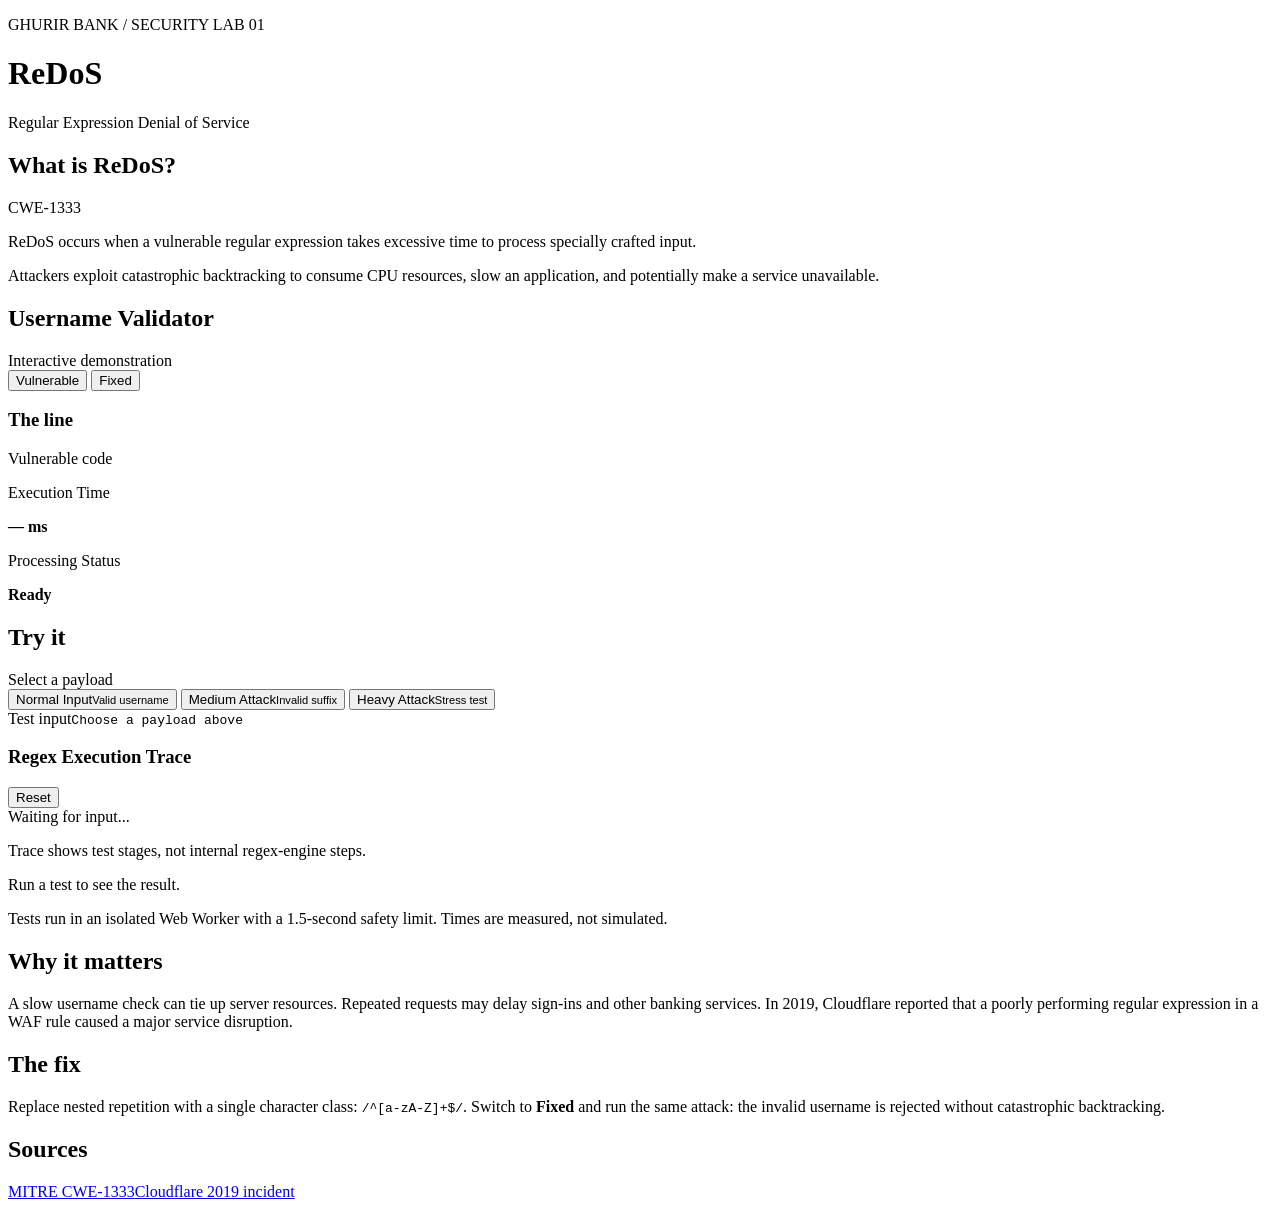
==== indexRedos.html @ 1b54ee1f "Add files via upload" ====
<!doctype html>
<html lang="en">
<head>
  <meta charset="UTF-8">
  <meta name="viewport" content="width=device-width, initial-scale=1">
  <meta name="description" content="Ghurir Bank ReDoS security lab">
  <title>ReDoS Lab | Ghurir Bank</title>
  <link rel="stylesheet" href="style.css">
  <script src="script.js" defer></script>
</head>
<body>
  <main class="lab">
    <header class="lab-header">
      <p class="eyebrow">GHURIR BANK / SECURITY LAB 01</p>
      <h1>ReDoS</h1>
      <p class="subtitle">Regular Expression Denial of Service</p>
    </header>

    <section class="intro panel" aria-labelledby="intro-title">
      <div class="section-heading"><h2 id="intro-title">What is ReDoS?</h2><span class="tag">CWE-1333</span></div>
      <p>ReDoS occurs when a vulnerable regular expression takes excessive time to process specially crafted input.</p>
      <p>Attackers exploit catastrophic backtracking to consume CPU resources, slow an application, and potentially make a service unavailable.</p>
    </section>

    <section class="demo" aria-label="Interactive validator">
      <div class="section-heading"><h2>Username Validator</h2><span class="hint">Interactive demonstration</span></div>
      <div class="mode-switch" role="group" aria-label="Validator mode">
        <button id="vulnerableBtn" class="active-vulnerable" type="button" aria-pressed="true">Vulnerable</button>
        <button id="fixedBtn" type="button" aria-pressed="false">Fixed</button>
      </div>
      <section class="code-box panel" aria-labelledby="code-title">
        <div class="section-heading"><h3 id="code-title">The line</h3><span id="codeModeLabel" class="tag tag-danger">Vulnerable code</span></div>
        <pre id="codeDisplay" aria-label="Validator source code"></pre>
        <p id="codeExplanation" class="explanation"></p>
      </section>
      <section class="metrics" aria-label="Execution metrics">
        <div class="metric panel"><p>Execution Time</p><strong id="executionTime">— ms</strong></div>
        <div class="metric panel"><p>Processing Status</p><strong id="processingStatus">Ready</strong></div>
      </section>
      <section class="try-section" aria-labelledby="try-title">
        <div class="section-heading"><h2 id="try-title">Try it</h2><span class="hint">Select a payload</span></div>
        <div class="payloads">
          <button id="normalBtn" type="button"><span>Normal Input</span><small>Valid username</small></button>
          <button id="mediumBtn" type="button"><span>Medium Attack</span><small>Invalid suffix</small></button>
          <button id="heavyBtn" type="button"><span>Heavy Attack</span><small>Stress test</small></button>
        </div>
        <div class="input-preview panel"><span class="field-label">Test input</span><code id="inputPreview">Choose a payload above</code></div>
        <div class="trace panel">
          <div class="section-heading"><h3>Regex Execution Trace</h3><button id="resetBtn" class="reset-button" type="button">Reset</button></div>
          <div id="traceSteps" class="trace-steps"><span class="pill">Waiting for input...</span></div>
          <p class="trace-note">Trace shows test stages, not internal regex-engine steps.</p>
        </div>
        <div id="resultBar" class="result-bar" role="status" aria-live="polite">Run a test to see the result.</div>
        <p class="safety-note">Tests run in an isolated Web Worker with a 1.5-second safety limit. Times are measured, not simulated.</p>
      </section>
    </section>

    <section class="details panel" aria-labelledby="impact-title">
      <h2 id="impact-title">Why it matters</h2>
      <p>A slow username check can tie up server resources. Repeated requests may delay sign-ins and other banking services. In 2019, Cloudflare reported that a poorly performing regular expression in a WAF rule caused a major service disruption.</p>
      <h2>The fix</h2>
      <p>Replace nested repetition with a single character class: <code>/^[a-zA-Z]+$/</code>. Switch to <strong>Fixed</strong> and run the same attack: the invalid username is rejected without catastrophic backtracking.</p>
      <h2>Sources</h2>
      <p class="source-links"><a href="https://cwe.mitre.org/data/definitions/1333.html" target="_blank" rel="noopener noreferrer">MITRE CWE-1333</a><a href="https://blog.cloudflare.com/details-of-the-cloudflare-outage-on-july-2-2019/" target="_blank" rel="noopener noreferrer">Cloudflare 2019 incident</a></p>
    </section>
  </main>
</body>
</html>
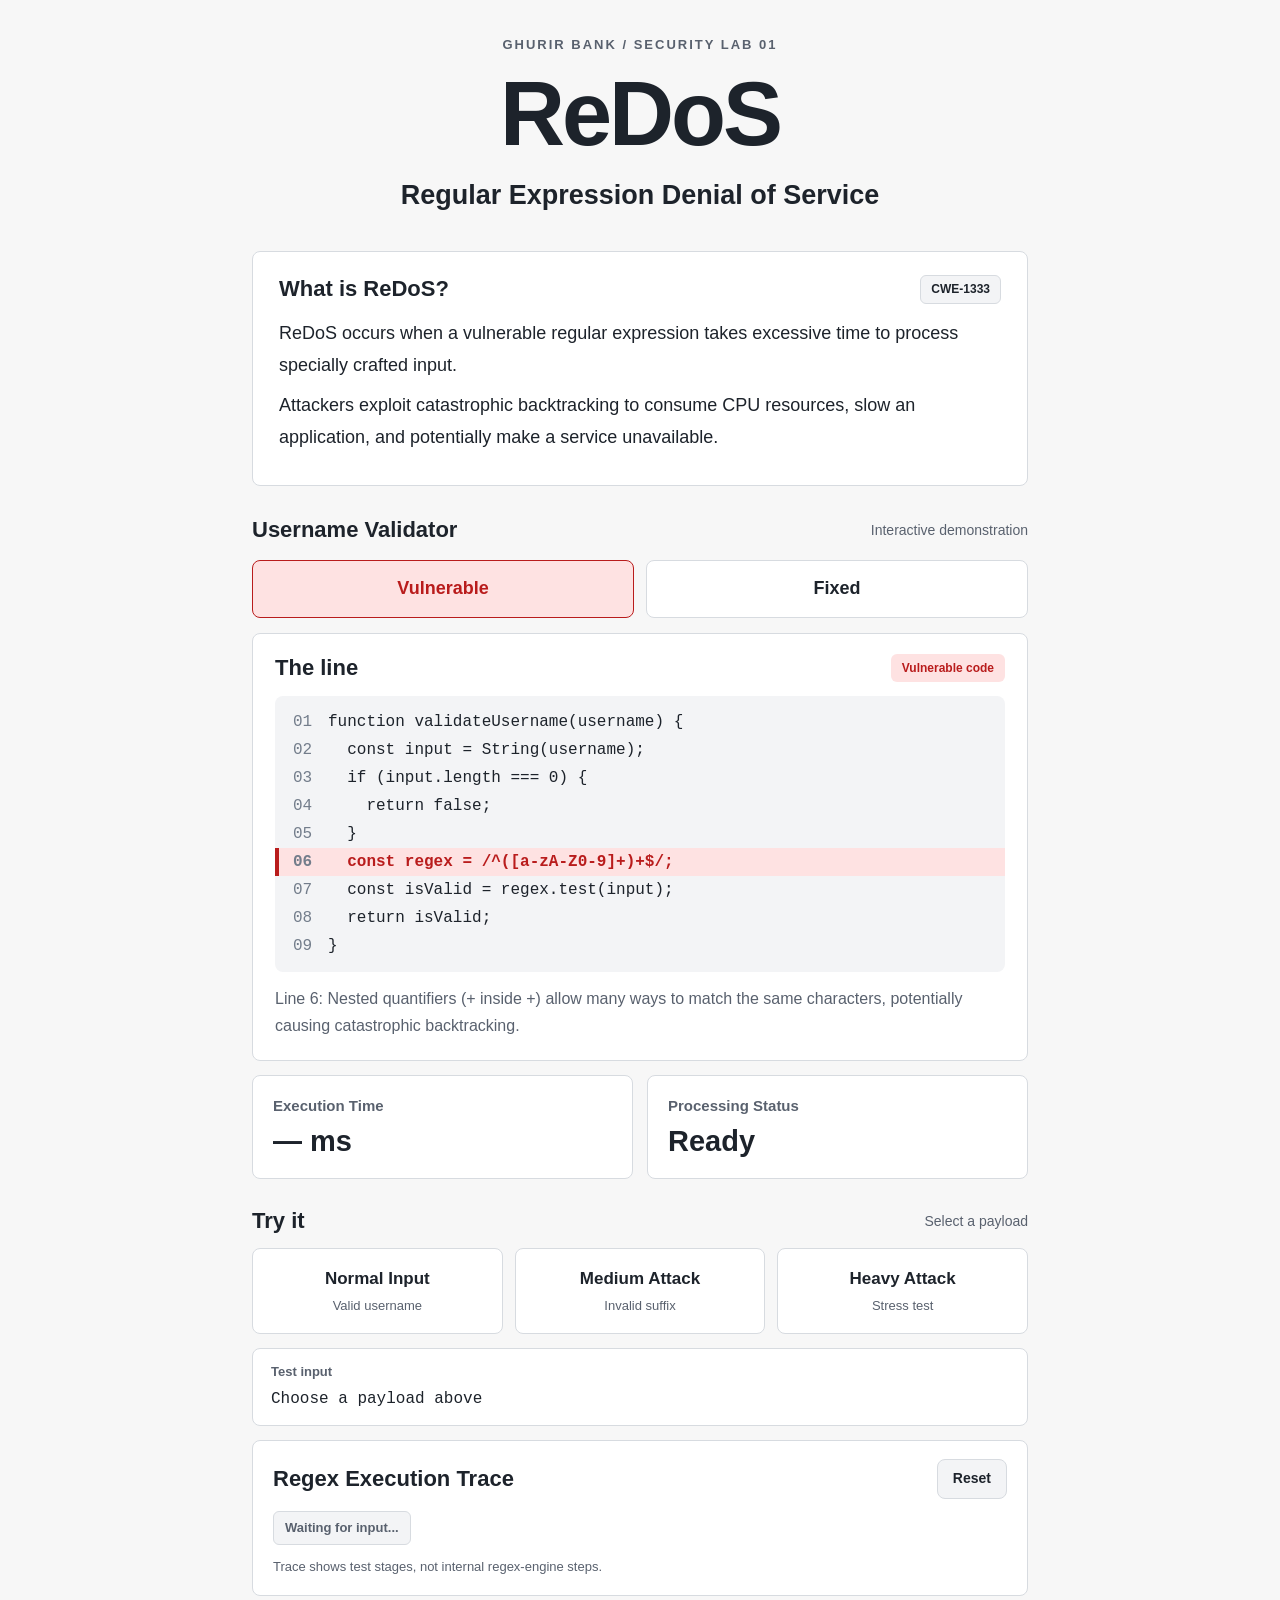
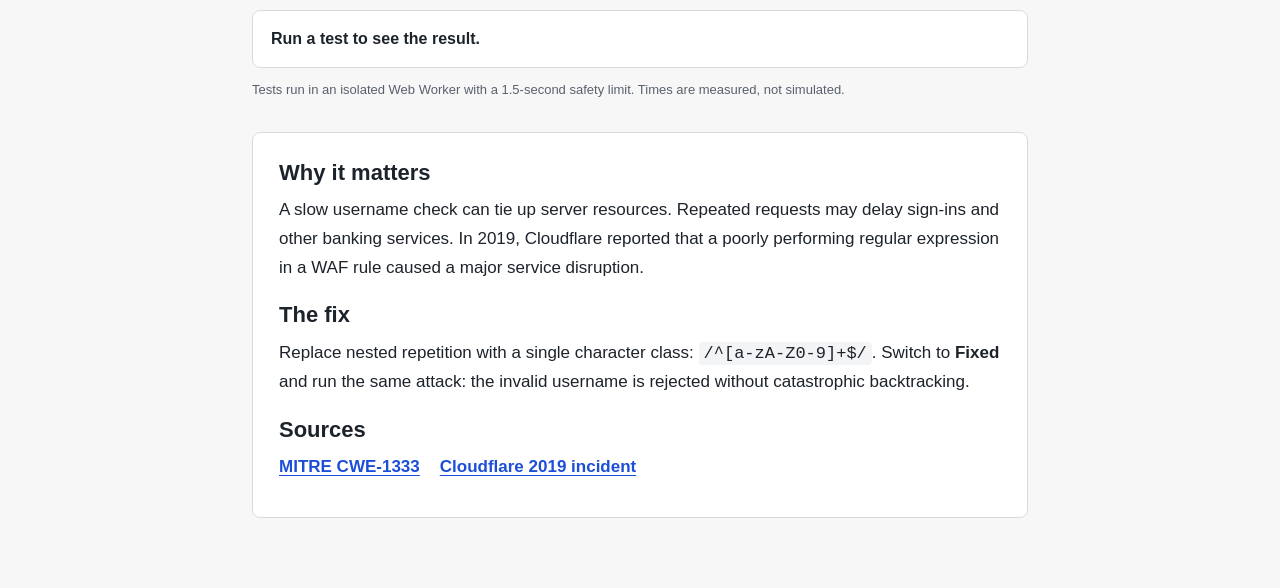
==== commit 6cb8a099: "Add files via upload" ====
--- a/indexRedos.html
+++ b/indexRedos.html
@@ -1,68 +1,280 @@
-<!doctype html>
-<html lang="en">
-<head>
-  <meta charset="UTF-8">
-  <meta name="viewport" content="width=device-width, initial-scale=1">
-  <meta name="description" content="Ghurir Bank ReDoS security lab">
-  <title>ReDoS Lab | Ghurir Bank</title>
-  <link rel="stylesheet" href="style.css">
-  <script src="script.js" defer></script>
-</head>
-<body>
-  <main class="lab">
-    <header class="lab-header">
-      <p class="eyebrow">GHURIR BANK / SECURITY LAB 01</p>
-      <h1>ReDoS</h1>
-      <p class="subtitle">Regular Expression Denial of Service</p>
-    </header>
-
-    <section class="intro panel" aria-labelledby="intro-title">
-      <div class="section-heading"><h2 id="intro-title">What is ReDoS?</h2><span class="tag">CWE-1333</span></div>
-      <p>ReDoS occurs when a vulnerable regular expression takes excessive time to process specially crafted input.</p>
-      <p>Attackers exploit catastrophic backtracking to consume CPU resources, slow an application, and potentially make a service unavailable.</p>
-    </section>
-
-    <section class="demo" aria-label="Interactive validator">
-      <div class="section-heading"><h2>Username Validator</h2><span class="hint">Interactive demonstration</span></div>
-      <div class="mode-switch" role="group" aria-label="Validator mode">
-        <button id="vulnerableBtn" class="active-vulnerable" type="button" aria-pressed="true">Vulnerable</button>
-        <button id="fixedBtn" type="button" aria-pressed="false">Fixed</button>
-      </div>
-      <section class="code-box panel" aria-labelledby="code-title">
-        <div class="section-heading"><h3 id="code-title">The line</h3><span id="codeModeLabel" class="tag tag-danger">Vulnerable code</span></div>
-        <pre id="codeDisplay" aria-label="Validator source code"></pre>
-        <p id="codeExplanation" class="explanation"></p>
-      </section>
-      <section class="metrics" aria-label="Execution metrics">
-        <div class="metric panel"><p>Execution Time</p><strong id="executionTime">— ms</strong></div>
-        <div class="metric panel"><p>Processing Status</p><strong id="processingStatus">Ready</strong></div>
-      </section>
-      <section class="try-section" aria-labelledby="try-title">
-        <div class="section-heading"><h2 id="try-title">Try it</h2><span class="hint">Select a payload</span></div>
-        <div class="payloads">
-          <button id="normalBtn" type="button"><span>Normal Input</span><small>Valid username</small></button>
-          <button id="mediumBtn" type="button"><span>Medium Attack</span><small>Invalid suffix</small></button>
-          <button id="heavyBtn" type="button"><span>Heavy Attack</span><small>Stress test</small></button>
-        </div>
-        <div class="input-preview panel"><span class="field-label">Test input</span><code id="inputPreview">Choose a payload above</code></div>
-        <div class="trace panel">
-          <div class="section-heading"><h3>Regex Execution Trace</h3><button id="resetBtn" class="reset-button" type="button">Reset</button></div>
-          <div id="traceSteps" class="trace-steps"><span class="pill">Waiting for input...</span></div>
-          <p class="trace-note">Trace shows test stages, not internal regex-engine steps.</p>
-        </div>
-        <div id="resultBar" class="result-bar" role="status" aria-live="polite">Run a test to see the result.</div>
-        <p class="safety-note">Tests run in an isolated Web Worker with a 1.5-second safety limit. Times are measured, not simulated.</p>
-      </section>
-    </section>
-
-    <section class="details panel" aria-labelledby="impact-title">
-      <h2 id="impact-title">Why it matters</h2>
-      <p>A slow username check can tie up server resources. Repeated requests may delay sign-ins and other banking services. In 2019, Cloudflare reported that a poorly performing regular expression in a WAF rule caused a major service disruption.</p>
-      <h2>The fix</h2>
-      <p>Replace nested repetition with a single character class: <code>/^[a-zA-Z]+$/</code>. Switch to <strong>Fixed</strong> and run the same attack: the invalid username is rejected without catastrophic backtracking.</p>
-      <h2>Sources</h2>
-      <p class="source-links"><a href="https://cwe.mitre.org/data/definitions/1333.html" target="_blank" rel="noopener noreferrer">MITRE CWE-1333</a><a href="https://blog.cloudflare.com/details-of-the-cloudflare-outage-on-july-2-2019/" target="_blank" rel="noopener noreferrer">Cloudflare 2019 incident</a></p>
-    </section>
-  </main>
-</body>
-</html>
+
+<!doctype html>
+<html lang="en">
+<head>
+  <meta charset="UTF-8">
+  <meta name="viewport" content="width=device-width, initial-scale=1">
+
+  <meta
+    name="description"
+    content="Ghurir Bank ReDoS security lab"
+  >
+
+  <title>ReDoS Lab | Ghurir Bank</title>
+
+  <!-- CSS -->
+  <link rel="stylesheet" href="styleRedos.css">
+
+  <!-- JavaScript: execute after HTML is parsed -->
+  <script src="scriptRedos.js" defer></script>
+</head>
+
+<body>
+  <main class="lab">
+
+    <!-- HEADER -->
+    <header class="lab-header">
+      <p class="eyebrow">
+        GHURIR BANK / SECURITY LAB 01
+      </p>
+
+      <h1>ReDoS</h1>
+
+      <p class="subtitle">
+        Regular Expression Denial of Service
+      </p>
+    </header>
+
+    <!-- INTRODUCTION -->
+    <section
+      class="intro panel"
+      aria-labelledby="intro-title"
+    >
+      <div class="section-heading">
+        <h2 id="intro-title">What is ReDoS?</h2>
+        <span class="tag">CWE-1333</span>
+      </div>
+
+      <p>
+        ReDoS occurs when a vulnerable regular expression
+        takes excessive time to process specially crafted input.
+      </p>
+
+      <p>
+        Attackers exploit catastrophic backtracking to consume
+        CPU resources, slow an application, and potentially
+        make a service unavailable.
+      </p>
+    </section>
+
+    <!-- INTERACTIVE DEMONSTRATION -->
+    <section
+      class="demo"
+      aria-label="Interactive validator"
+    >
+
+      <div class="section-heading">
+        <h2>Username Validator</h2>
+        <span class="hint">Interactive demonstration</span>
+      </div>
+
+      <!-- VULNERABLE / FIXED SWITCH -->
+      <div
+        class="mode-switch"
+        role="group"
+        aria-label="Validator mode"
+      >
+        <button
+          id="vulnerableBtn"
+          class="active-vulnerable"
+          type="button"
+          aria-pressed="true"
+        >
+          Vulnerable
+        </button>
+
+        <button
+          id="fixedBtn"
+          type="button"
+          aria-pressed="false"
+        >
+          Fixed
+        </button>
+      </div>
+
+      <!-- CODE DISPLAY -->
+      <section
+        class="code-box panel"
+        aria-labelledby="code-title"
+      >
+        <div class="section-heading">
+          <h3 id="code-title">The line</h3>
+
+          <span
+            id="codeModeLabel"
+            class="tag tag-danger"
+          >
+            Vulnerable code
+          </span>
+        </div>
+
+        <pre
+          id="codeDisplay"
+          aria-label="Validator source code"
+        ></pre>
+
+        <p
+          id="codeExplanation"
+          class="explanation"
+        ></p>
+      </section>
+
+      <!-- EXECUTION METRICS -->
+      <section
+        class="metrics"
+        aria-label="Execution metrics"
+      >
+        <div class="metric panel">
+          <p>Execution Time</p>
+          <strong id="executionTime">— ms</strong>
+        </div>
+
+        <div class="metric panel">
+          <p>Processing Status</p>
+          <strong id="processingStatus">Ready</strong>
+        </div>
+      </section>
+
+      <!-- PAYLOAD TESTING -->
+      <section
+        class="try-section"
+        aria-labelledby="try-title"
+      >
+        <div class="section-heading">
+          <h2 id="try-title">Try it</h2>
+          <span class="hint">Select a payload</span>
+        </div>
+
+        <div class="payloads">
+
+          <button id="normalBtn" type="button">
+            <span>Normal Input</span>
+            <small>Valid username</small>
+          </button>
+
+          <button id="mediumBtn" type="button">
+            <span>Medium Attack</span>
+            <small>Invalid suffix</small>
+          </button>
+
+          <button id="heavyBtn" type="button">
+            <span>Heavy Attack</span>
+            <small>Stress test</small>
+          </button>
+
+        </div>
+
+        <!-- INPUT PREVIEW -->
+        <div class="input-preview panel">
+          <span class="field-label">Test input</span>
+
+          <code id="inputPreview">
+            Choose a payload above
+          </code>
+        </div>
+
+        <!-- EXECUTION TRACE -->
+        <div class="trace panel">
+
+          <div class="section-heading">
+            <h3>Regex Execution Trace</h3>
+
+            <button
+              id="resetBtn"
+              class="reset-button"
+              type="button"
+            >
+              Reset
+            </button>
+          </div>
+
+          <div
+            id="traceSteps"
+            class="trace-steps"
+          >
+            <span class="pill">
+              Waiting for input...
+            </span>
+          </div>
+
+          <p class="trace-note">
+            Trace shows test stages, not internal
+            regex-engine steps.
+          </p>
+
+        </div>
+
+        <!-- RESULT -->
+        <div
+          id="resultBar"
+          class="result-bar"
+          role="status"
+          aria-live="polite"
+        >
+          Run a test to see the result.
+        </div>
+
+        <!-- SAFETY NOTE -->
+        <p class="safety-note">
+          Tests run in an isolated Web Worker with a
+          1.5-second safety limit. Times are measured,
+          not simulated.
+        </p>
+
+      </section>
+    </section>
+
+    <!-- SECURITY EXPLANATION -->
+    <section
+      class="details panel"
+      aria-labelledby="impact-title"
+    >
+
+      <h2 id="impact-title">Why it matters</h2>
+
+      <p>
+        A slow username check can tie up server resources.
+        Repeated requests may delay sign-ins and other
+        banking services. In 2019, Cloudflare reported
+        that a poorly performing regular expression in a
+        WAF rule caused a major service disruption.
+      </p>
+
+      <!-- FIX -->
+      <h2>The fix</h2>
+
+      <p>
+        Replace nested repetition with a single character
+        class:
+        <code>/^[a-zA-Z0-9]+$/</code>.
+        Switch to <strong>Fixed</strong> and run the same
+        attack: the invalid username is rejected without
+        catastrophic backtracking.
+      </p>
+
+      <!-- SOURCES -->
+      <h2>Sources</h2>
+
+      <p class="source-links">
+        <a
+          href="https://cwe.mitre.org/data/definitions/1333.html"
+          target="_blank"
+          rel="noopener noreferrer"
+        >
+          MITRE CWE-1333
+        </a>
+
+        <a
+          href="https://blog.cloudflare.com/details-of-the-cloudflare-outage-on-july-2-2019/"
+          target="_blank"
+          rel="noopener noreferrer"
+        >
+          Cloudflare 2019 incident
+        </a>
+      </p>
+
+    </section>
+
+  </main>
+</body>
+</html>
--- a/styleRedos.css
+++ b/styleRedos.css
@@ -0,0 +1,638 @@
+
+/* =========================================
+   GHURIR BANK — ReDoS LAB
+   Professional Light Theme
+   ========================================= */
+
+:root {
+    color-scheme: light;
+
+    --bg: #f7f7f7;
+    --surface: #ffffff;
+    --surface-dark: #f3f4f6;
+    --border: #d7dbe0;
+
+    --text: #1d232b;
+    --muted: #59616e;
+
+    --red: #b91c1c;
+    --red-bg: #fee2e2;
+
+    --green: #166534;
+    --green-bg: #dcfce7;
+
+    --yellow: #854d0e;
+    --yellow-bg: #fef3c7;
+}
+
+/* GENERAL */
+
+* {
+    box-sizing: border-box;
+}
+
+body {
+    margin: 0;
+    min-height: 100vh;
+    background: var(--bg);
+    color: var(--text);
+    font-family: Arial, Helvetica, sans-serif;
+    font-size: 17px;
+    line-height: 1.55;
+}
+
+button {
+    font: inherit;
+    cursor: pointer;
+}
+
+button:focus-visible,
+a:focus-visible {
+    outline: 3px solid #2563eb;
+    outline-offset: 3px;
+}
+
+button:disabled {
+    opacity: 0.55;
+    cursor: not-allowed;
+}
+
+/* MAIN CONTAINER */
+
+.lab {
+    width: 100%;
+    max-width: 820px;
+    margin: 35px auto 70px;
+    padding: 0 22px;
+}
+
+/* MAIN HEADER */
+
+.lab-header {
+    text-align: center;
+    margin: 0 0 35px;
+}
+
+.eyebrow {
+    font-size: 13px;
+    font-weight: 800;
+    letter-spacing: 2px;
+    color: var(--muted);
+    margin: 0 0 12px;
+}
+
+.lab-header h1 {
+    font-size: clamp(64px, 10vw, 90px);
+    letter-spacing: -3px;
+    line-height: 1.05;
+    margin: 0;
+    font-weight: 850;
+}
+
+.subtitle,
+.lab-header > p:not(.eyebrow) {
+    font-size: clamp(20px, 3.8vw, 27px);
+    font-weight: 700;
+    margin: 13px 0 0;
+}
+
+/* PANELS */
+
+.panel {
+    background: var(--surface);
+    border: 1px solid var(--border);
+    border-radius: 8px;
+}
+
+/* INTRODUCTION */
+
+.intro,
+.details {
+    padding: 23px 26px;
+}
+
+.intro h2 {
+    font-size: 23px;
+    margin: 0 0 12px;
+}
+
+.intro p {
+    margin: 9px 0;
+    font-size: 18px;
+    line-height: 1.75;
+    color: var(--text);
+}
+
+.intro small {
+    display: inline-block;
+    margin-top: 8px;
+    color: var(--yellow);
+    font-size: 14px;
+    font-weight: 700;
+}
+
+/* SECTION HEADINGS */
+
+.section-heading {
+    display: flex;
+    align-items: center;
+    justify-content: space-between;
+    gap: 12px;
+    margin-bottom: 14px;
+}
+
+.section-heading h2,
+.section-heading h3 {
+    margin: 0;
+    font-size: 22px;
+    line-height: 1.3;
+}
+
+.tag {
+    display: inline-block;
+    padding: 4px 10px;
+    background: var(--surface-dark);
+    border: 1px solid var(--border);
+    border-radius: 6px;
+    font-size: 12px;
+    font-weight: 800;
+    white-space: nowrap;
+}
+
+.tag-danger {
+    color: var(--red);
+    background: var(--red-bg);
+    border-color: transparent;
+}
+
+.tag-success {
+    color: var(--green);
+    background: var(--green-bg);
+    border-color: transparent;
+}
+
+/* DEMO */
+
+.demo {
+    margin-top: 30px;
+}
+
+.hint {
+    font-size: 14px;
+    color: var(--muted);
+}
+
+/* VULNERABLE / FIXED SWITCH */
+
+.mode-switch {
+    display: grid;
+    grid-template-columns: 1fr 1fr;
+    gap: 12px;
+    margin: 15px 0;
+}
+
+.mode-switch button {
+    border: 1px solid var(--border);
+    background: var(--surface);
+    color: var(--text);
+    border-radius: 8px;
+    padding: 14px;
+    font-weight: 800;
+    font-size: 18px;
+    transition: background 0.2s, border-color 0.2s;
+}
+
+.mode-switch button:hover:not(:disabled) {
+    border-color: var(--muted);
+}
+
+.mode-switch .active-vulnerable {
+    background: var(--red-bg);
+    color: var(--red);
+    border-color: var(--red);
+}
+
+.mode-switch .active-fixed {
+    background: var(--green-bg);
+    color: var(--green);
+    border-color: var(--green);
+}
+
+/* CODE EDITOR */
+
+.code-box {
+    background: var(--surface);
+    border: 1px solid var(--border);
+    border-radius: 8px;
+    padding: 20px 22px;
+    overflow: hidden;
+    margin-bottom: 14px;
+}
+
+.code-box h2 {
+    font-size: 19px;
+    font-weight: 700;
+    margin: 0 0 12px;
+}
+
+.code-box pre {
+    margin: 0;
+    overflow-x: auto;
+    background: var(--surface-dark);
+    border-radius: 8px;
+    padding: 12px 0;
+    font: 16px/1.75 Consolas, "Courier New", monospace;
+}
+
+/* CODE LINE NUMBERS */
+
+.code-row {
+    display: flex;
+    min-width: max-content;
+    padding: 0 14px;
+    border-left: 4px solid transparent;
+    white-space: pre;
+}
+
+.line-number {
+    color: #737d8b;
+    user-select: none;
+    width: 35px;
+    flex: none;
+}
+
+/* HIGHLIGHT VULNERABLE / FIXED LINE */
+
+.code-row.code-vulnerable,
+#codeDisplay > .code-vulnerable {
+    background: var(--red-bg);
+    color: var(--red);
+    border-left: 4px solid var(--red);
+    font-weight: 700;
+}
+
+.code-row.code-fixed,
+#codeDisplay > .code-fixed {
+    background: var(--green-bg);
+    color: var(--green);
+    border-left: 4px solid var(--green);
+    font-weight: 700;
+}
+
+#codeDisplay > div:not(.code-row) {
+    padding: 2px 10px;
+    white-space: pre;
+}
+
+/* EXPLANATION UNDER CODE */
+
+.explanation {
+    margin: 13px 0 0;
+    font-size: 16px;
+    color: var(--muted);
+    line-height: 1.7;
+}
+
+/* METRICS */
+
+.metrics {
+    display: grid;
+    grid-template-columns: 1fr 1fr;
+    gap: 14px;
+    margin: 14px 0 28px;
+}
+
+.metric {
+    background: var(--surface);
+    border: 1px solid var(--border);
+    border-radius: 8px;
+    padding: 18px 20px;
+    min-width: 0;
+}
+
+.metric p {
+    margin: 0 0 6px;
+    color: var(--muted);
+    font-size: 15px;
+    font-weight: 700;
+}
+
+.metric strong {
+    font-size: clamp(21px, 3vw, 29px);
+    line-height: 1.3;
+    overflow-wrap: anywhere;
+}
+
+/* TRY IT */
+
+.try-section > .section-heading {
+    margin-bottom: 12px;
+}
+
+/* THREE PAYLOAD BUTTONS */
+
+.payloads {
+    display: grid;
+    grid-template-columns: repeat(3, minmax(0, 1fr));
+    gap: 12px;
+    margin-bottom: 14px;
+}
+
+.payloads button {
+    border: 1px solid var(--border);
+    background: var(--surface);
+    color: var(--text);
+    border-radius: 8px;
+    min-height: 86px;
+    padding: 14px 9px;
+
+    display: flex;
+    flex-direction: column;
+    justify-content: center;
+    align-items: center;
+    gap: 4px;
+
+    text-align: center;
+    transition: background 0.2s, border-color 0.2s;
+}
+
+.payloads button span {
+    font-weight: 800;
+    font-size: 17px;
+}
+
+.payloads button small {
+    color: var(--muted);
+    font-size: 13px;
+}
+
+.payloads button:hover:not(:disabled) {
+    border-color: #6b7280;
+    background: var(--surface-dark);
+}
+
+/* INPUT PREVIEW */
+
+.input-preview {
+    background: var(--surface);
+    border: 1px solid var(--border);
+    border-radius: 8px;
+    padding: 13px 18px;
+    margin: 14px 0;
+
+    display: flex;
+    flex-direction: column;
+    gap: 5px;
+}
+
+.field-label {
+    font-size: 13px;
+    color: var(--muted);
+    font-weight: 800;
+}
+
+.input-preview code {
+    overflow-wrap: anywhere;
+    font-size: 16px;
+    font-family: Consolas, monospace;
+}
+
+/* RESET BUTTON */
+
+#resetBtn,
+.reset-button {
+    border: 1px solid var(--border);
+    background: var(--surface-dark);
+    color: var(--text);
+    border-radius: 8px;
+    padding: 8px 15px;
+    font-size: 14px;
+    font-weight: 800;
+}
+
+#resetBtn:not(.reset-button) {
+    width: 100%;
+    margin-bottom: 12px;
+}
+
+/* EXECUTION TRACE */
+
+.trace {
+    background: var(--surface);
+    border: 1px solid var(--border);
+    border-radius: 8px;
+    padding: 18px 20px;
+    margin-bottom: 14px;
+}
+
+.trace h2 {
+    font-size: 20px;
+    margin: 0 0 12px;
+}
+
+.trace .section-heading {
+    margin-bottom: 12px;
+}
+
+.trace .section-heading h2 {
+    margin: 0;
+}
+
+#traceSteps,
+.trace-steps {
+    display: flex;
+    flex-wrap: wrap;
+    gap: 8px;
+}
+
+/* TRACE PILLS */
+
+.pill {
+    display: inline-block;
+    padding: 6px 11px;
+    border-radius: 6px;
+    background: var(--surface-dark);
+    border: 1px solid var(--border);
+    color: var(--muted);
+    font-size: 13px;
+    font-weight: 700;
+}
+
+.pill.ok {
+    background: var(--green-bg);
+    color: var(--green);
+    border-color: transparent;
+}
+
+.pill.bad {
+    background: var(--red-bg);
+    color: var(--red);
+    border-color: transparent;
+}
+
+.pill.wait {
+    background: var(--yellow-bg);
+    color: var(--yellow);
+    border-color: transparent;
+}
+
+/* TRACE NOTES */
+
+.trace-note,
+.safety-note {
+    color: var(--muted);
+    font-size: 13px;
+    margin: 12px 0 0;
+}
+
+/* RESULT BAR */
+
+#resultBar,
+.result-bar {
+    margin-top: 14px;
+    border: 1px solid var(--border);
+    background: var(--surface);
+    border-radius: 8px;
+    padding: 15px 18px;
+    color: var(--text);
+    font-size: 16px;
+    font-weight: 700;
+    line-height: 1.6;
+}
+
+#resultBar.success,
+.result-bar.success {
+    background: var(--green-bg);
+    color: var(--green);
+    border-color: var(--green);
+}
+
+#resultBar.danger,
+.result-bar.danger {
+    background: var(--red-bg);
+    color: var(--red);
+    border-color: var(--red);
+}
+
+/* WHY IT MATTERS / FIX / SOURCES */
+
+.details {
+    background: var(--surface);
+    border: 1px solid var(--border);
+    border-radius: 8px;
+    margin-top: 32px;
+}
+
+.details h2 {
+    font-size: 22px;
+    margin: 16px 0 6px;
+}
+
+.details h2:first-child {
+    margin-top: 0;
+}
+
+.details p {
+    margin: 0 0 12px;
+    font-size: 17px;
+    line-height: 1.7;
+}
+
+.details code {
+    background: var(--surface-dark);
+    padding: 2px 5px;
+    border-radius: 4px;
+}
+
+.source-links {
+    display: flex;
+    flex-wrap: wrap;
+    gap: 10px 20px;
+}
+
+.source-links a {
+    color: #1d4ed8;
+    font-weight: 700;
+    text-underline-offset: 3px;
+}
+
+.source-links a:hover {
+    text-decoration-thickness: 2px;
+}
+
+/* MOBILE RESPONSIVE */
+
+@media (max-width: 600px) {
+
+    body {
+        font-size: 16px;
+    }
+
+    .lab {
+        padding: 0 14px;
+        margin-top: 22px;
+    }
+
+    .lab-header {
+        margin-bottom: 25px;
+    }
+
+    .lab-header h1 {
+        letter-spacing: -2px;
+    }
+
+    .intro,
+    .details {
+        padding: 18px;
+    }
+
+    .intro p {
+        font-size: 16px;
+    }
+
+    .section-heading h2,
+    .section-heading h3 {
+        font-size: 20px;
+    }
+
+    .code-box {
+        padding: 16px 12px;
+    }
+
+    .code-box pre {
+        font-size: 13px;
+    }
+
+    .metrics {
+        gap: 9px;
+    }
+
+    .metric {
+        padding: 14px;
+    }
+
+    .metric p {
+        font-size: 13px;
+    }
+
+    .payloads {
+        grid-template-columns: 1fr;
+    }
+
+    .payloads button {
+        min-height: 62px;
+    }
+
+    .hint {
+        display: none;
+    }
+
+    .mode-switch button {
+        font-size: 16px;
+        padding: 12px 8px;
+    }
+
+    .trace {
+        padding: 15px;
+    }
+}
